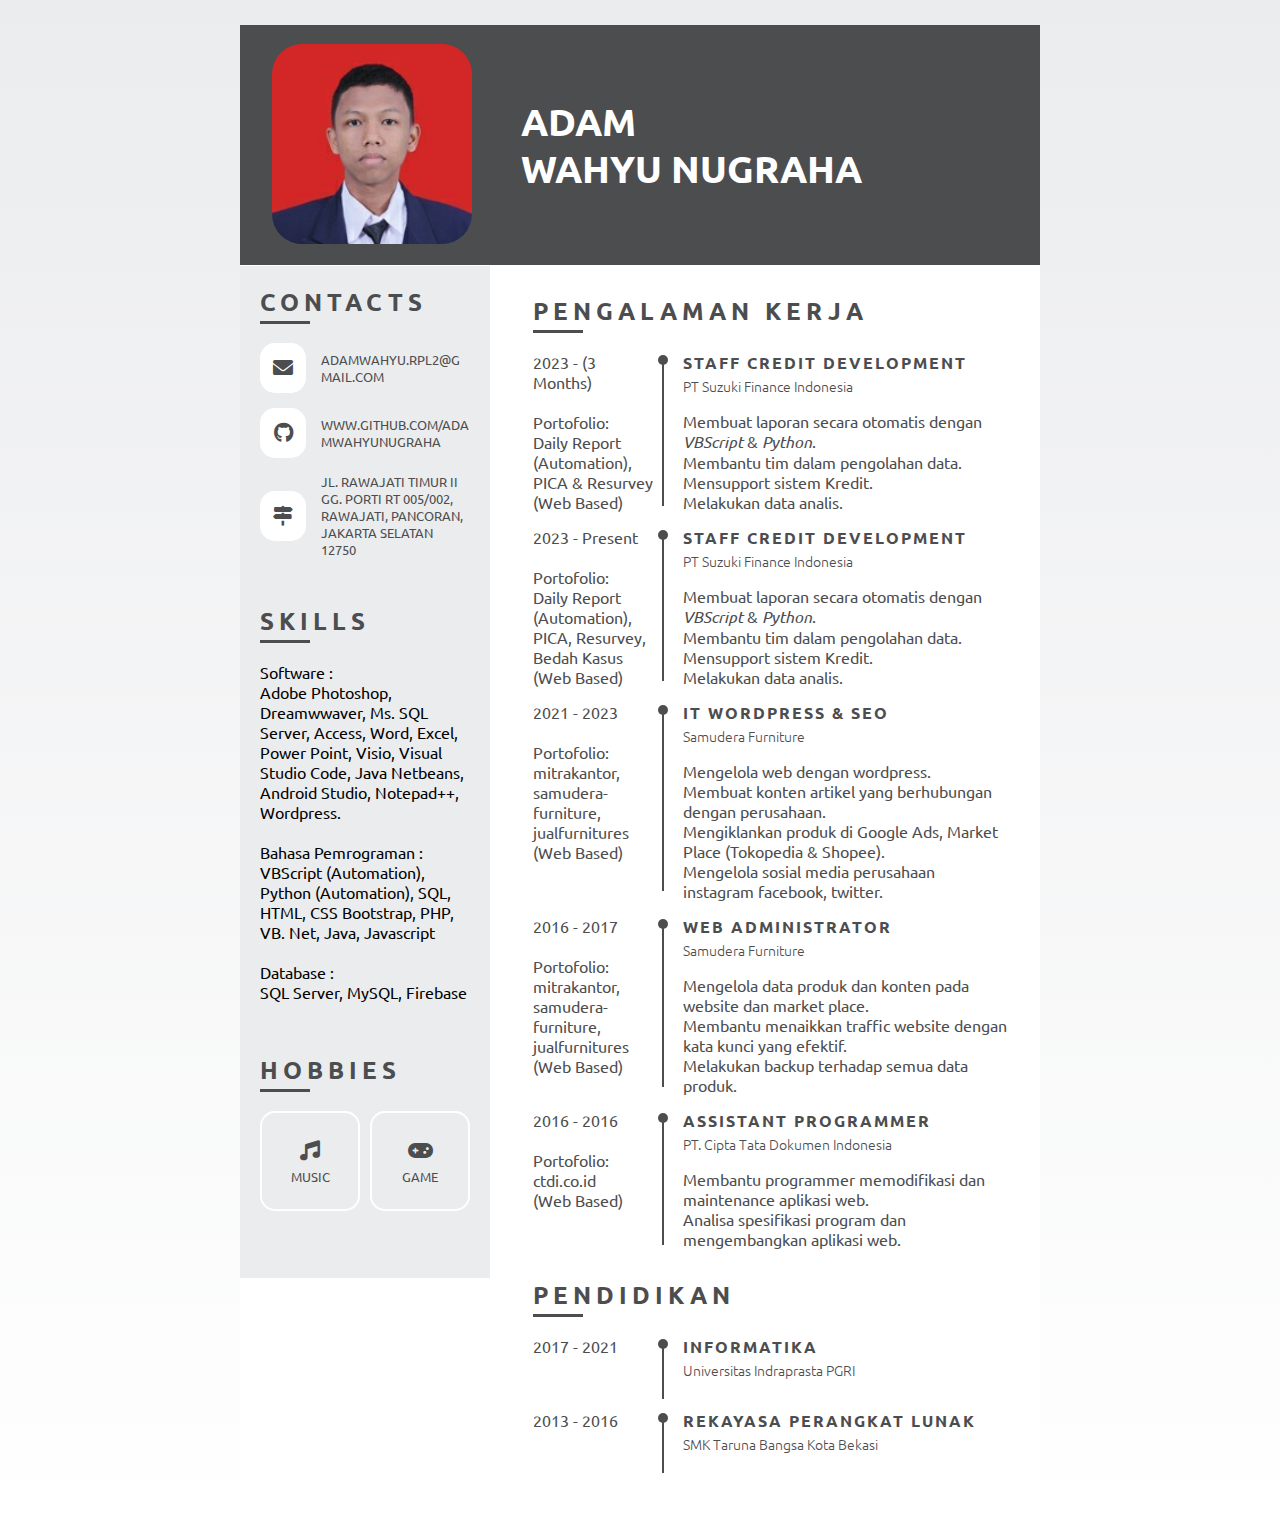
==== index.html @ 38a6a9dd "Update index.html" ====
<!DOCTYPE html>
<html lang="en">
<head>
	<meta charset="UTF-8">
	<title>Resume Online Adam Wahyu Nugraha</title>
	<link rel="stylesheet" href="styles.css">
	<link href="https://cdnjs.cloudflare.com/ajax/libs/font-awesome/6.0.0-beta3/css/all.min.css" rel="stylesheet">

</head>
<body>
	<div class="wrapper">
		<div class="resume">
			<div class="Photo">
				<div class="img_holder">
					<!-- rubah photo sesuai nama file , file harus di taruh dalam lokasi yang sama dengan index.html -->
					<img src="myphoto.jpeg" alt="picture">
				</div>
				<div class="left">
					<div class="contact_wrap pb">
						</br>
						<div class="title">
						Contacts
						</div>
						<div class="contact">
							<ul>
								<li>
									<a style="text-decoration:none;" href="mailto:adamwahyu.rpl2@gmail.com" target="_blank"><div class="li_wrap">
										<div class="icon">
											<!-- ganti icon cek di font awesome, di replace saja class icon di tag <i> nya -->
											<i class="fa-solid fa-envelope"></i>
											</div>
										<!-- ganti ke email Teman-teman -->
										<div class="text">adamwahyu.rpl2@gmail.com</div>
									</div></a>
								</li>
								<li>
									<a style="text-decoration:none;" href="https://github.com/adamwahyunugraha" target="_blank"><div class="li_wrap">
										<div class="icon">
											<!-- ganti icon cek di font awesome, di replace saja class icon di tag <i> nya -->
											<i class="fa-brands fa-github"></i>
											</div>
										<!-- ganti ke website  atau alamat Linkedin/social media Teman-teman -->
										<div class="text">www.github.com/adamwahyunugraha</div>
									</div></a>
								</li>
								<li>
									<div class="li_wrap">
										<div class="icon">
											<!-- ganti icon cek di font awesome, di replace saja class icon di tag <i> nya -->
											<i class="fas fa-map-signs" aria-hidden="true"></i></div>
										<!-- ganti ke alamat Teman-teman -->
										<div class="text">Jl. Rawajati Timur II Gg. Porti RT 005/002, Rawajati, Pancoran, Jakarta Selatan 12750</div>
									</div>
								</li>
							</ul>
						</div>
					</div>
					<div class="skills_wrap pb">
						</br>
						<div class="title">
							Skills
						</div>
						<p>Software :</p>
							<ol>
								<li>
									Adobe Photoshop, Dreamwwaver, Ms. SQL Server, Access, Word, Excel, Power Point, Visio, Visual Studio Code, Java Netbeans, Android Studio, Notepad++, Wordpress.
								</li>
							</ol><br>
								Bahasa Pemrograman :
							<ol>
								<li>VBScript (Automation), Python (Automation), SQL, HTML, CSS Bootstrap, PHP, VB. Net, Java, Javascript</li>
							</ol>
							</ol><br>
								Database :
							<ol>
								<li>SQL Server, MySQL, Firebase</li>
					</div>
					<div class="hobbies_wrap pb">
						</br></br>
						<div class="title">
							hobbies
						</div>
						<div class="hobbies">
							<ul>
								
								<li>
									<div class="li_wrap">
										<div class="icon">
											<!-- ganti icon cek di font awesome, di replace saja class icon di tag <i> nya -->
											<i class="fas fa-music"></i></div>
											<!-- ganti ke Hobi Teman-teman -->
										<div class="text">Music</div>
									</div>
								</li>
								<li>
									<div class="li_wrap">
										<div class="icon">
											<!-- ganti icon cek di font awesome, di replace saja class icon di tag <i> nya -->
											<i class="fas fa-gamepad"></i></div>
											<!-- ganti ke Hobi Teman-teman -->
										<div class="text">Game</div>
									</div>
								</li>
								
							</ul>
						</div>
						</br></br>
					</div>

				</div>
				
			</div>
			<div class="right">
				<div class="header">
					<div class="name_role">
						<!-- ganti ke nama Teman-teman -->
						<div class="name">
							Adam<br> Wahyu Nugraha
						</div>
						<!-- ganti ke profesi Teman-teman, boleh fresh Graduate -->
						<!-- <div class="role">
							FullStack Developer
						</div>-->
					</div>
				</div>
				<div class="right_inner">
					<div class="exp">
						<div class="title">
							Pengalaman Kerja
						</div>

						<div class="exp_wrap">
							<!-- bagian ini sesuai kan dengan pengalaman kerja teman-teman , magang juga termasuk loh  -->
							<ul>
								<li>
									<div class="li_wrap">
										<div class="date">
											2023 - (3 Months)</br></br>
											<div>Portofolio: </br>Daily Report (Automation),</br> PICA & Resurvey (Web Based)</div>
										</div>
										<div class="info">
											<p class="info_title">
												Staff Credit Development
											</p>
											<p class="info_com">
												PT Suzuki Finance Indonesia
											</p>
											<p class="info_cont">
												Membuat laporan secara otomatis dengan <i>VBScript</i> & <i>Python</i>.</br>
												Membantu tim dalam pengolahan data.</br>
												Mensupport sistem Kredit.</br>
												Melakukan data analis.</br>																								
											</p>
										</div>
									</div>
								</li>
								<li>
									<div class="li_wrap">
										<div class="date">
											2023 - Present</br></br>
											<div>Portofolio: </br>Daily Report (Automation),</br> PICA, Resurvey, Bedah Kasus (Web Based)</div>
										</div>
										<div class="info">
											<p class="info_title">
												Staff Credit Development
											</p>
											<p class="info_com">
												PT Suzuki Finance Indonesia
											</p>
											<p class="info_cont">
												Membuat laporan secara otomatis dengan <i>VBScript</i> & <i>Python</i>.</br>
												Membantu tim dalam pengolahan data.</br>
												Mensupport sistem Kredit.</br>
												Melakukan data analis.</br>																								
											</p>
										</div>
									</div>
								</li>
							<li>
									<div class="li_wrap">
										<div class="date">
											2021 - 2023</br></br>
											<div>Portofolio: </br>mitrakantor, </br>samudera-furniture, </br>jualfurnitures </br>(Web Based)</div>
										</div>
										<div class="info">
											<p class="info_title">
												IT Wordpress & SEO
											</p>
											<p class="info_com">
												Samudera Furniture
											</p>
											<p class="info_cont">
												Mengelola web dengan wordpress.</br>
												Membuat konten artikel yang berhubungan dengan perusahaan.</br>
												Mengiklankan produk di Google Ads, Market Place (Tokopedia & Shopee).</br>
												Mengelola sosial media perusahaan instagram facebook, twitter.												
											</p>
										</div>
									</div>
								</li>
								<li>
									<div class="li_wrap">
										<div class="date">
											2016 - 2017</br></br>
											<div>Portofolio: </br>mitrakantor, </br>samudera-furniture, </br>jualfurnitures </br>(Web Based)</div>
										</div>
										<div class="info">
											<p class="info_title">												
												Web Administrator
											</p>
											<p class="info_com">
												Samudera Furniture
												
											</p>
											<p class="info_cont">
												Mengelola data produk dan konten pada website dan market place.<br>
Membantu menaikkan traffic website dengan kata kunci  yang efektif.<br>
Melakukan backup terhadap semua data produk.
											</p>
										</div>
									</div>
								</li>
								<li>
									<div class="li_wrap">
										<div class="date">
											2016 - 2016</br></br>
											<div>Portofolio: </br>ctdi.co.id</br>(Web Based)</div>
										</div>
										<div class="info">
											<p class="info_title">
												Assistant Programmer
											</p>
											<p class="info_com">												
												PT. Cipta Tata Dokumen Indonesia
											</p>
											<p class="info_cont">
												Membantu programmer memodifikasi dan maintenance aplikasi web.</br>
Analisa spesifikasi program dan mengembangkan aplikasi web.</p>
										</div>
									</div>
								</li>
								
							</ul>
						</div>
					</div>
					<div class="education">
				<!-- bagian ini sesuai kan dengan pendidikan/program pelatihan  teman-teman , misal  sertifikasi Niomic dari Niomic  -->
						<div class="title">
							Pendidikan
						</div>
						<div class="education_wrap">
							<ul>
								<li>
									<div class="li_wrap">
										<div class="date">
											2017 - 2021
										</div>
										<div class="info">
											<p class="info_title">
												Informatika
											</p>
											<p class="info_com">
												Universitas Indraprasta PGRI
											</p>
											<p class="info_cont">
												
											</p>
										</div>
									</div>
								</li>
								<li>
									<div class="li_wrap">
										<div class="date">
											2013 - 2016
										</div>
										<div class="info">
											<p class="info_title">
												Rekayasa Perangkat Lunak
											</p>
											<p class="info_com">
												SMK Taruna Bangsa Kota Bekasi
											</p>
											<p class="info_cont">
											</p>
										</div>
									</div>
								</li>
								
							</ul>
						</div>
					</div>
				</div>
			</div>
		</div>
	</div>
</body>
</html>
---- styles.css ----
@import url('https://fonts.googleapis.com/css2?family=Ubuntu:wght@300;400;700&display=swap');

*{
	margin: 0;
	padding: 0;
	list-style: none;
	box-sizing: border-box;
	font-family: 'Ubuntu', sans-serif;
}

body{
	background: linear-gradient(to bottom , #ebecee, #fff);
}

.resume{
	width: 800px;
	background: #fff;
	margin: 25px auto;
	display: flex;
}

.left{
	background: #ebecee;
	width: 250px;
	padding: 0 20px;
	
}



.right{
	width: calc(100% - 250px);
}

.Photo .img_holder{
	text-align: center;
	padding: 19px 0;
}

.Photo .img_holder img{
	width: 200px;
	border-radius: 30px;
}

.pb{
	padding-bottom: 12px;
}

.title{
	font-size: 24px;
	font-weight: 700;
	text-transform: uppercase;
	letter-spacing: 5px;
	padding-bottom: 10px;
	/* ganti warna font judul section */
	color: #4c4d4f;
	position: relative;
	text-align: left;
	margin-bottom: 15px;
}

.title:before{
	content: "";
	position: absolute;
	top: 35px;
	width: 50px;
	height: 3px;
	/* ganti warna garis bawah title */
	background: #4c4d4f;
}

.left .icon{
	font-size: 20px;
	/* ganti warna Icon Skill dan contact */
	color: #4c4d4f;
}

.left .text{
	/* ganti warna tex Skill dan contact */
	color: #4c4d4f;
	text-transform: uppercase;
	font-size: 13px;
}

.contact .li_wrap{
	display: flex;
	align-items: center;
	width: 100%;
	margin-bottom: 15px;
}

.contact .li_wrap .icon{
	width: 50px;
	height: 50px;
	background: #fff;
	border-radius: 15px;
	display: flex;
	align-items: center;
	justify-content: center;
	margin-right: 15px;
}

.contact .li_wrap .text{
	width: calc(100% - 50px);
	word-break: break-word;
}

.skills ul,
.hobbies ul{
	display: flex;
	flex-wrap: wrap;
	justify-content: space-between;
}

.skills .li_wrap,
.hobbies .li_wrap{
	width: 100px;
	height: 100px;
	margin-bottom: 15px;
	border-radius: 15px;
	display: flex;
	flex-direction: column;
	align-items: center;
	justify-content: center;
}

.skills .li_wrap{
	/* ganti warna kotak background skill */
	background: #fff;
}

.skills .li_wrap .text,
.hobbies .li_wrap .text{
	margin-top: 5px;
}

.hobbies .li_wrap{
	/* ganti warna garis kotak Hobbies */
	border: 2px solid #fff;
}

.hobbies .li_wrap .icon,
.hobbies .li_wrap .text{
	/* ganti warna text Hobbies */
	color: #4c4d4f;
}

.hobbies .li_wrap:hover{
	/* ganti warna ke 2 kotak Hobbies */
	background: #fff;
}

.hobbies .li_wrap:hover .icon,
.hobbies .li_wrap:hover .text{
	color: #4c4d4f;
}

.header{
	/* ganti warna background header */
	background: #4c4d4f;
	padding: 15px 30px;
	/* ganti Font background header */
	color: #fff;
	height: 240px;
	position: relative;
}

.Photo{
	/* ganti background warna di box photo */
	background: #4c4d4f;
	width: 270px;
	height: 240px;
}
.header .name{
	font-size: 38px;
	text-transform: uppercase;
	font-weight: 700;
	/* ganti Font Nama di header */
	color: white;
}

.header .role{
	font-weight: 300;
	font-size: 20px;
}

.header .about{
	margin-top: 20px;
	line-height: 26px;
}
.name_role {
    position: absolute;
    top: 50%;
    left: 35%;
    transform: translate(-50%, -50%);
}

.right_inner{
	padding: 30px;
	/* ganti warna font detail pekerjaan dan pendidikan */
	color: #4c4d4f;
}

.right_inner .education{
	margin-top: 30px;
}

.right_inner .li_wrap{
	display: flex;
	margin-bottom: 15px;
}

.right_inner .li_wrap .date {
    width: 125px;
	/* ganti warna font tahun pekerjaan */
    color: #4c4d4f;
}

.right_inner .li_wrap .info{
	width: calc(100%  - 125px);
	padding-left: 25px;
	position: relative;
}

.right_inner .li_wrap .info_title{
	text-transform: uppercase;
	font-weight: 700;
	letter-spacing: 2px;
	/* ganti warna font title perkerjaan */
	color: #4c4d4f;
}

.right_inner .li_wrap .info_com{
	font-weight: 300;
	font-size: 14px;
	margin-top: 3px;
}

.right_inner .li_wrap .info_cont{
	margin-top: 15px;
}

.right_inner .li_wrap .info:before{
	content: "";
	position: absolute;
	top: 3px;
	left: 0;
	width: 10px;
	height: 10px;
	background: #4c4d4f;
	border-radius: 50%;
}

.right_inner .li_wrap .info:after{
	content: "";
	position: absolute;
	top: 10px;
	left: 4px;
	width: 2px;
	height: 90%;
	background: #4c4d4f;
}
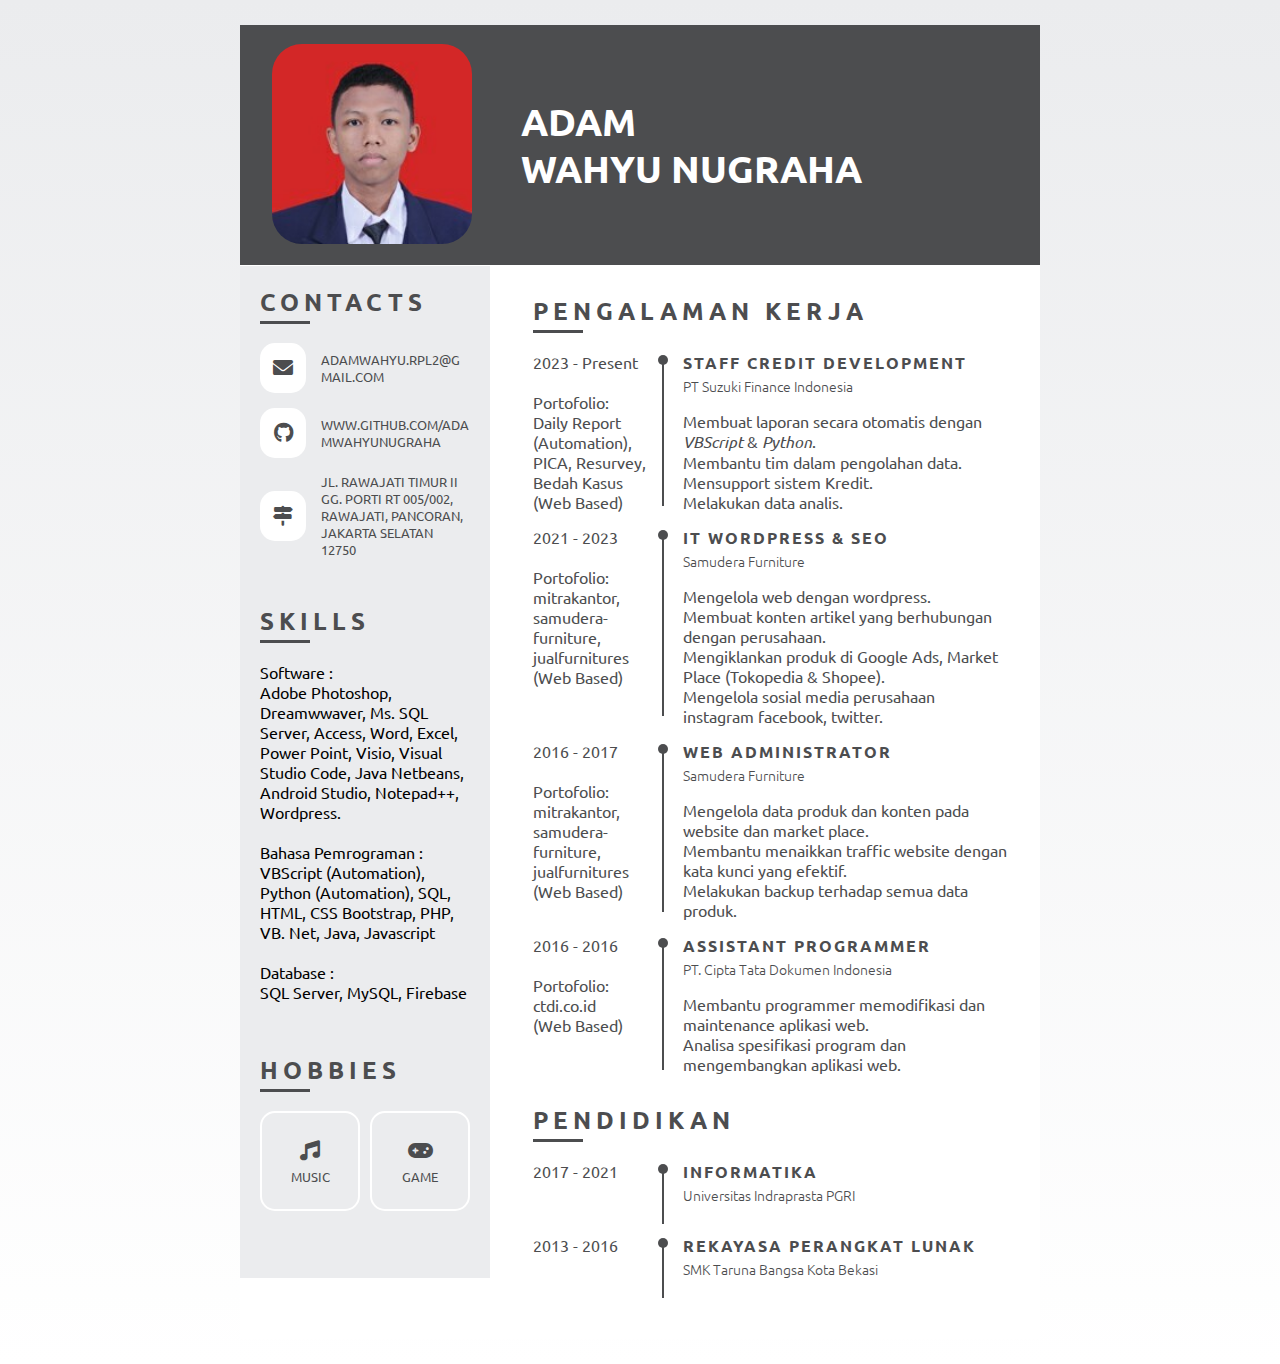
==== commit 6312fc1e: "Update index.html" ====
--- a/index.html
+++ b/index.html
@@ -132,28 +132,7 @@
 						<div class="exp_wrap">
 							<!-- bagian ini sesuai kan dengan pengalaman kerja teman-teman , magang juga termasuk loh  -->
 							<ul>
-								<li>
-									<div class="li_wrap">
-										<div class="date">
-											2023 - (3 Months)</br></br>
-											<div>Portofolio: </br>Daily Report (Automation),</br> PICA & Resurvey (Web Based)</div>
-										</div>
-										<div class="info">
-											<p class="info_title">
-												Staff Credit Development
-											</p>
-											<p class="info_com">
-												PT Suzuki Finance Indonesia
-											</p>
-											<p class="info_cont">
-												Membuat laporan secara otomatis dengan <i>VBScript</i> & <i>Python</i>.</br>
-												Membantu tim dalam pengolahan data.</br>
-												Mensupport sistem Kredit.</br>
-												Melakukan data analis.</br>																								
-											</p>
-										</div>
-									</div>
-								</li>
+								
 								<li>
 									<div class="li_wrap">
 										<div class="date">
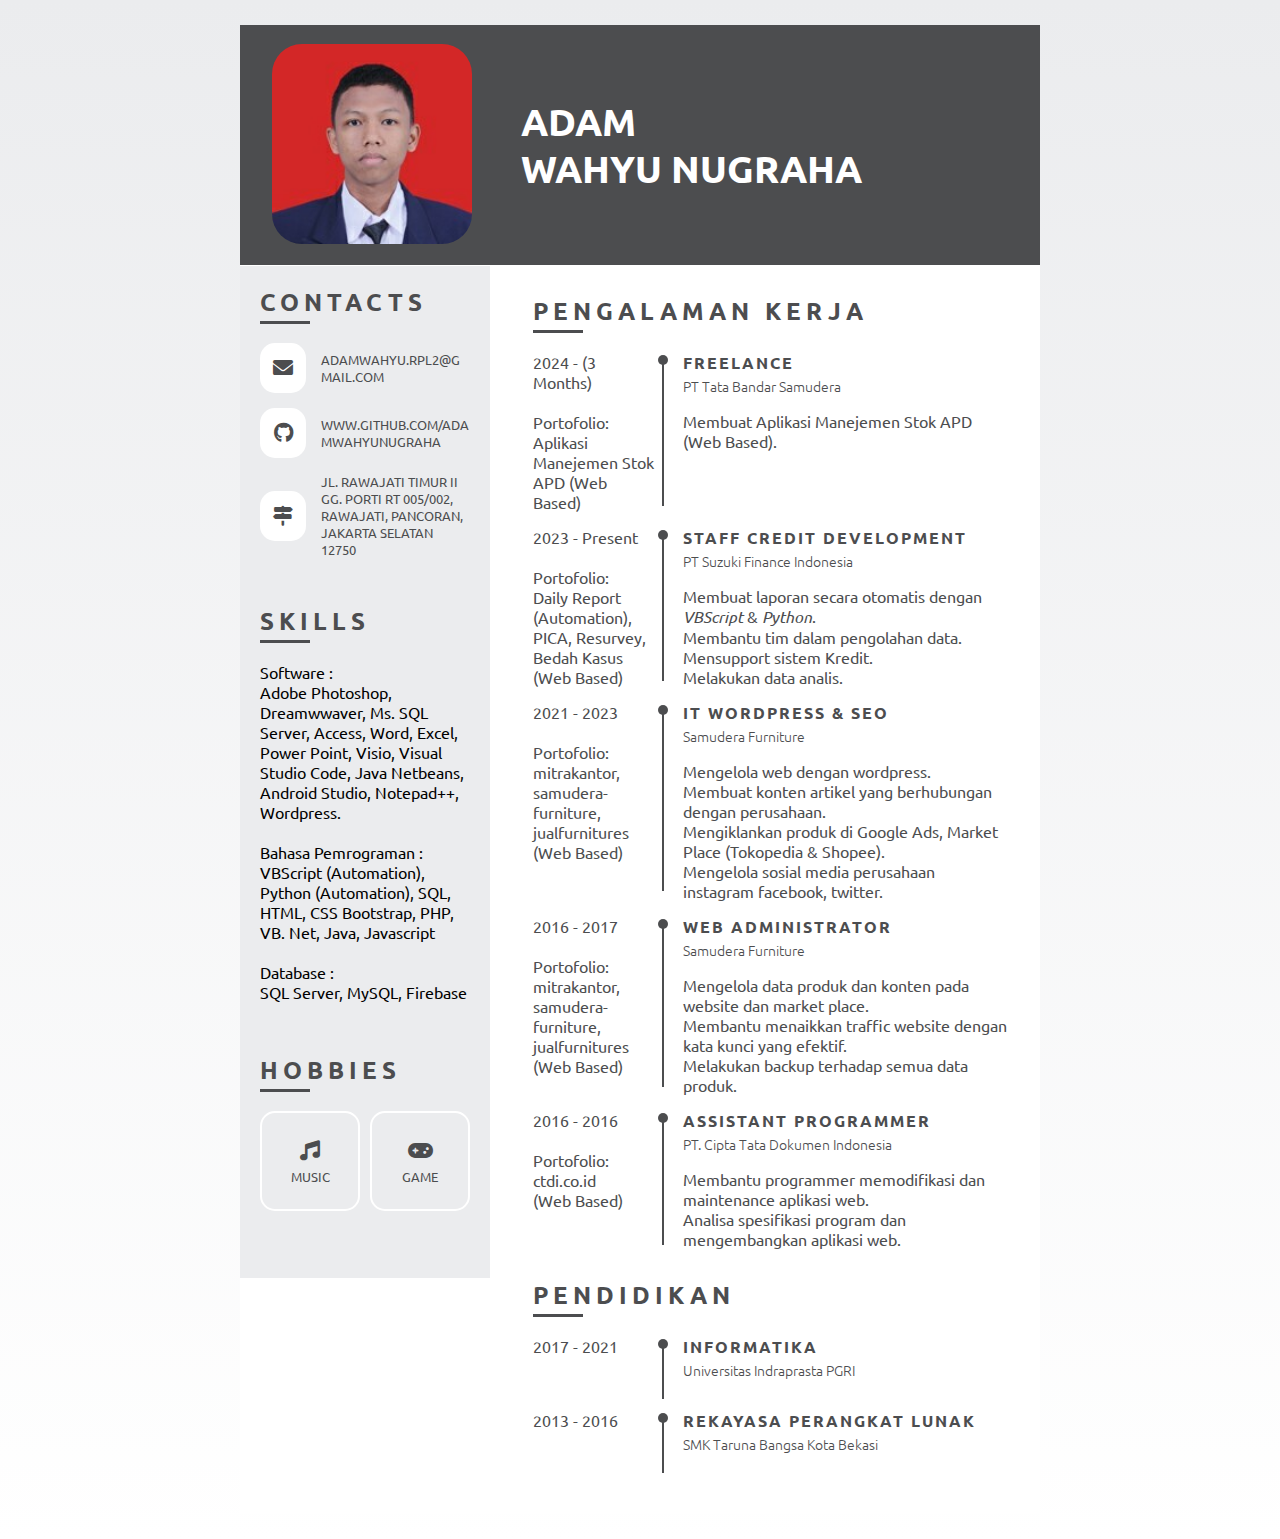
==== commit 4fcd085d: "Update index.html" ====
--- a/index.html
+++ b/index.html
@@ -132,7 +132,25 @@
 						<div class="exp_wrap">
 							<!-- bagian ini sesuai kan dengan pengalaman kerja teman-teman , magang juga termasuk loh  -->
 							<ul>
-								
+								<li>
+									<div class="li_wrap">
+										<div class="date">
+											2024 - (3 Months)</br></br>
+											<div>Portofolio: </br>Aplikasi Manejemen Stok APD (Web Based)</div>
+										</div>
+										<div class="info">
+											<p class="info_title">
+												Freelance
+											</p>
+											<p class="info_com">
+												PT Tata Bandar Samudera
+											</p>
+											<p class="info_cont">
+												Membuat Aplikasi Manejemen Stok APD (Web Based).</br>																				
+											</p>
+										</div>
+									</div>
+								</li>
 								<li>
 									<div class="li_wrap">
 										<div class="date">
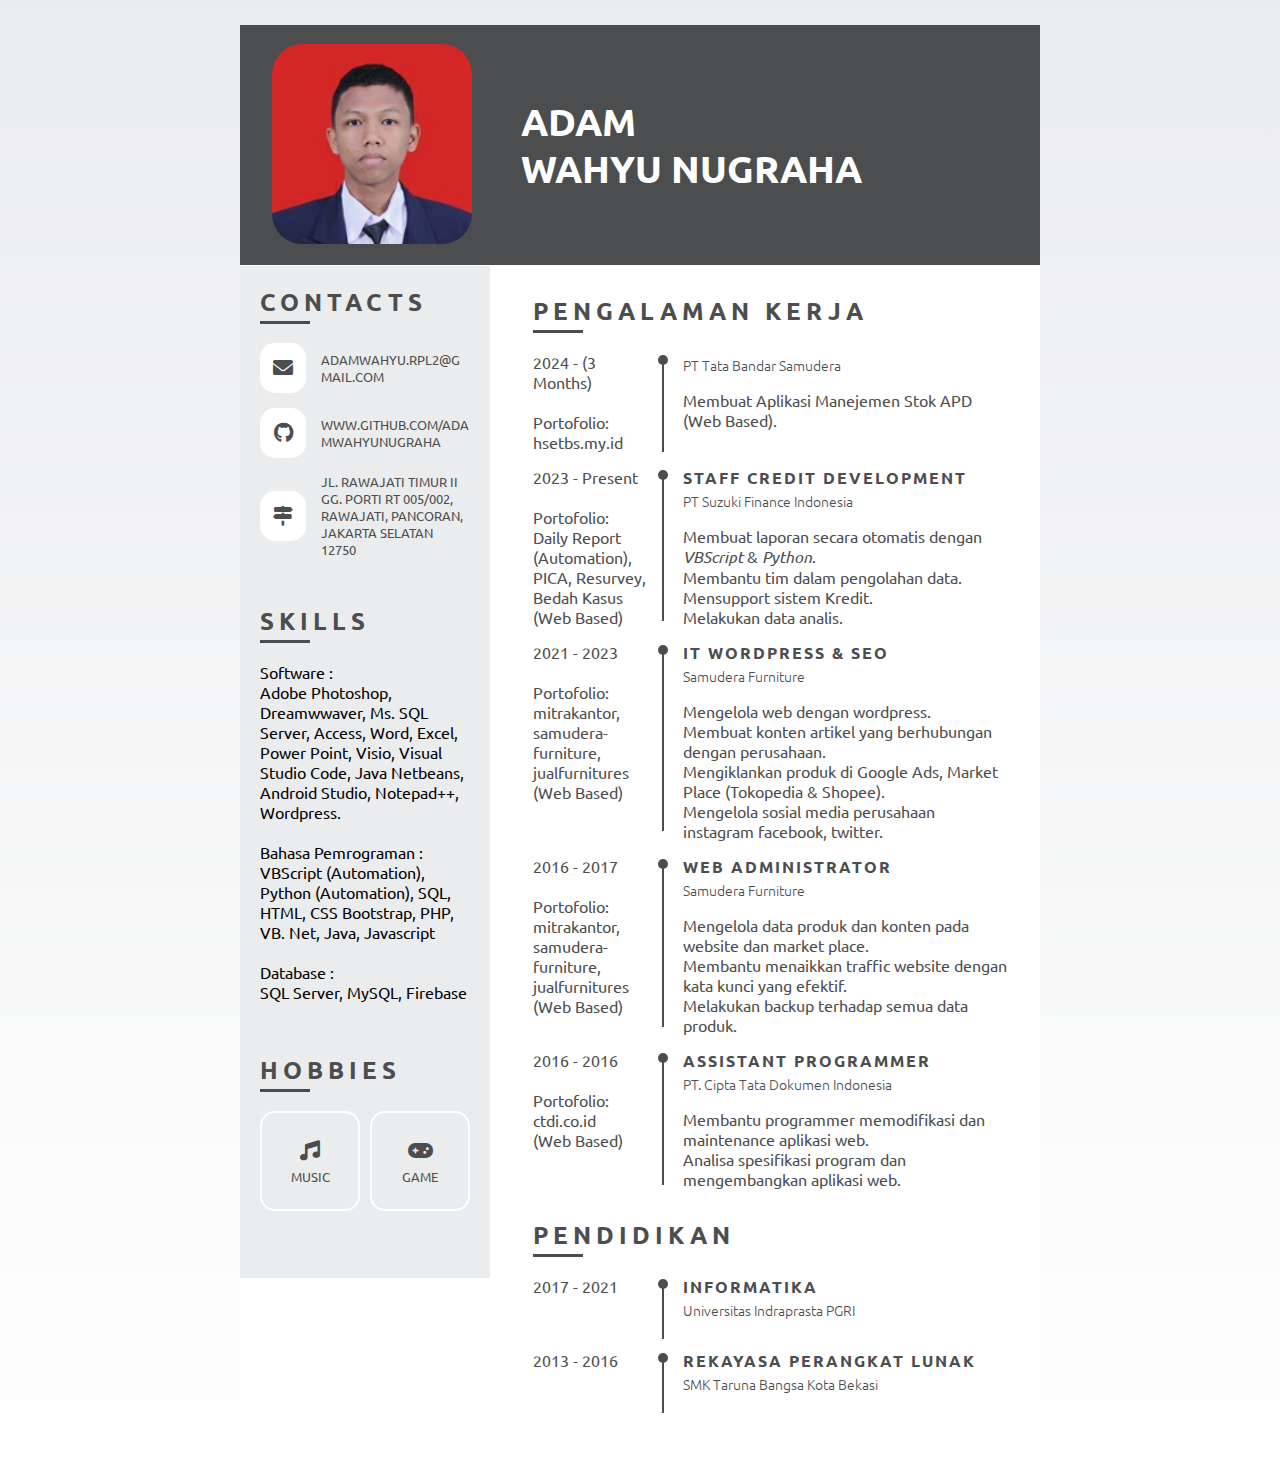
==== commit 55db7417: "Update index.html" ====
--- a/index.html
+++ b/index.html
@@ -136,11 +136,11 @@
 									<div class="li_wrap">
 										<div class="date">
 											2024 - (3 Months)</br></br>
-											<div>Portofolio: </br>Aplikasi Manejemen Stok APD (Web Based)</div>
-										</div>
-										<div class="info">
-											<p class="info_title">
-												Freelance
+											<div>Portofolio: </br>hsetbs.my.id</div>
+										</div>
+										<div class="info">
+											<p class="info_title">
+												
 											</p>
 											<p class="info_com">
 												PT Tata Bandar Samudera
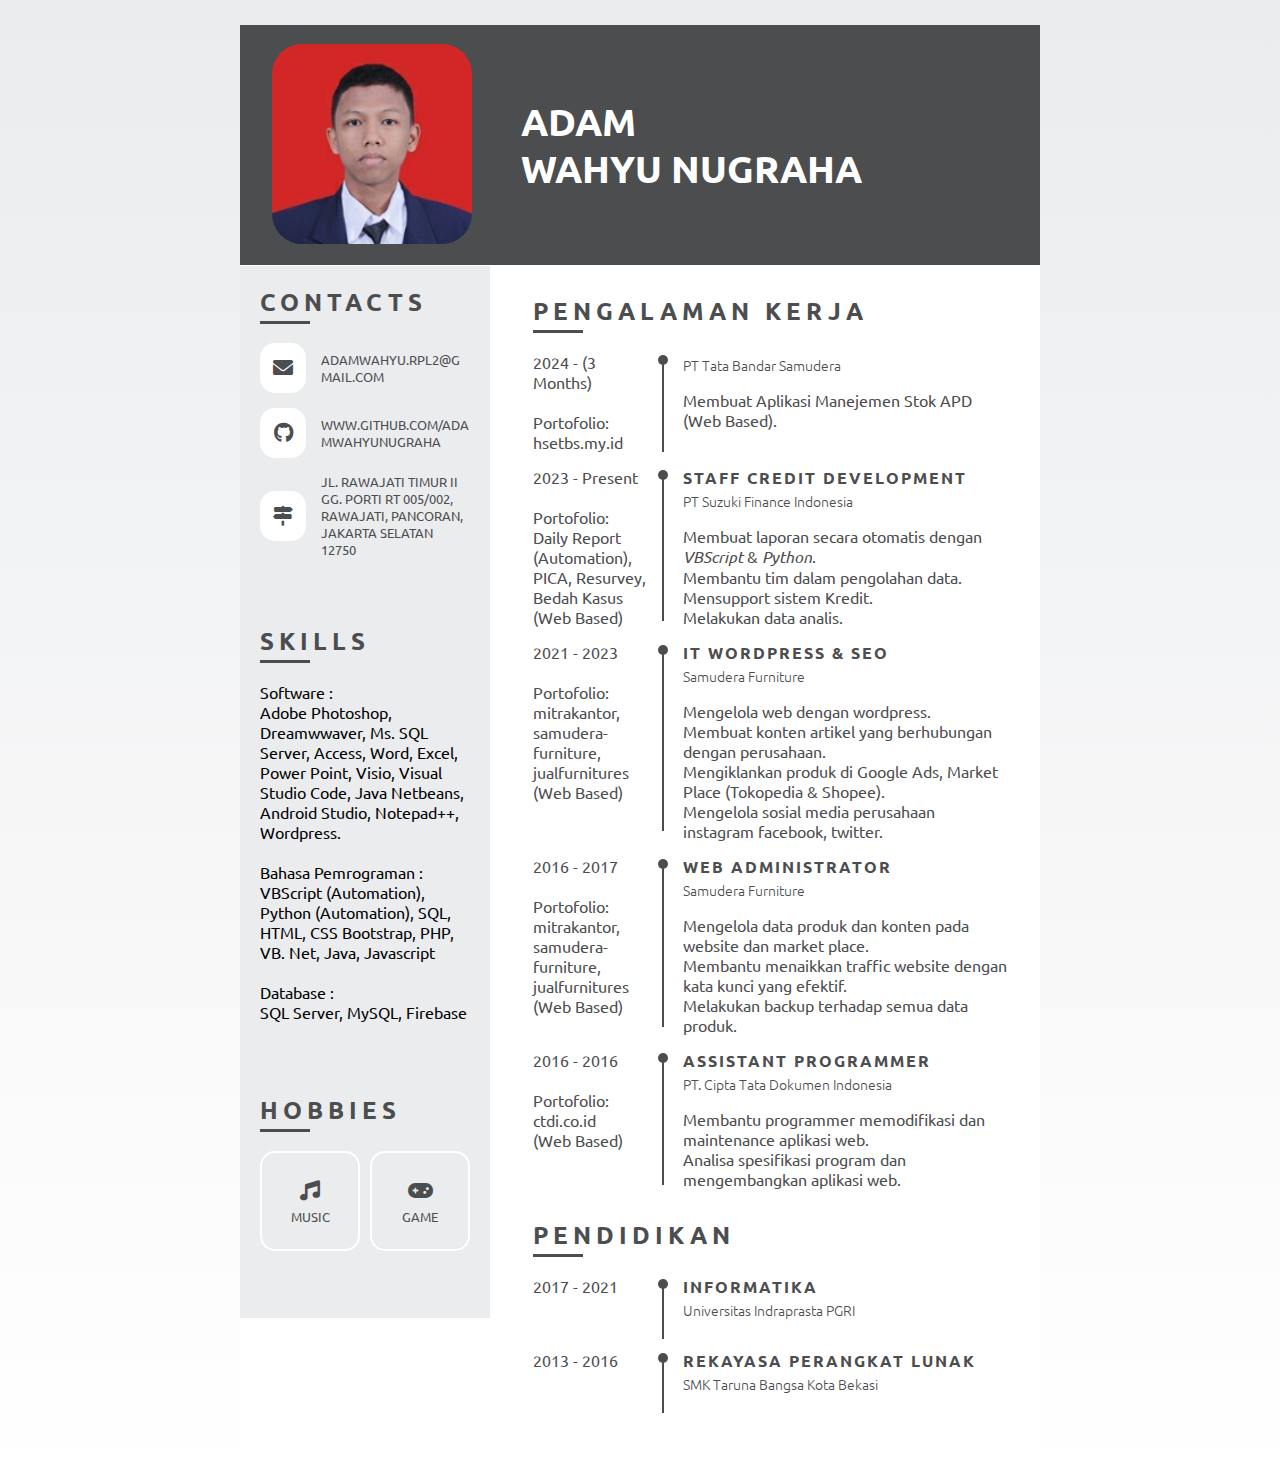
==== commit 67928cdd: "Update index.html" ====
--- a/index.html
+++ b/index.html
@@ -56,7 +56,7 @@
 						</div>
 					</div>
 					<div class="skills_wrap pb">
-						</br>
+						</br></br>
 						<div class="title">
 							Skills
 						</div>
@@ -76,7 +76,7 @@
 								<li>SQL Server, MySQL, Firebase</li>
 					</div>
 					<div class="hobbies_wrap pb">
-						</br></br>
+						</br></br></br>
 						<div class="title">
 							hobbies
 						</div>
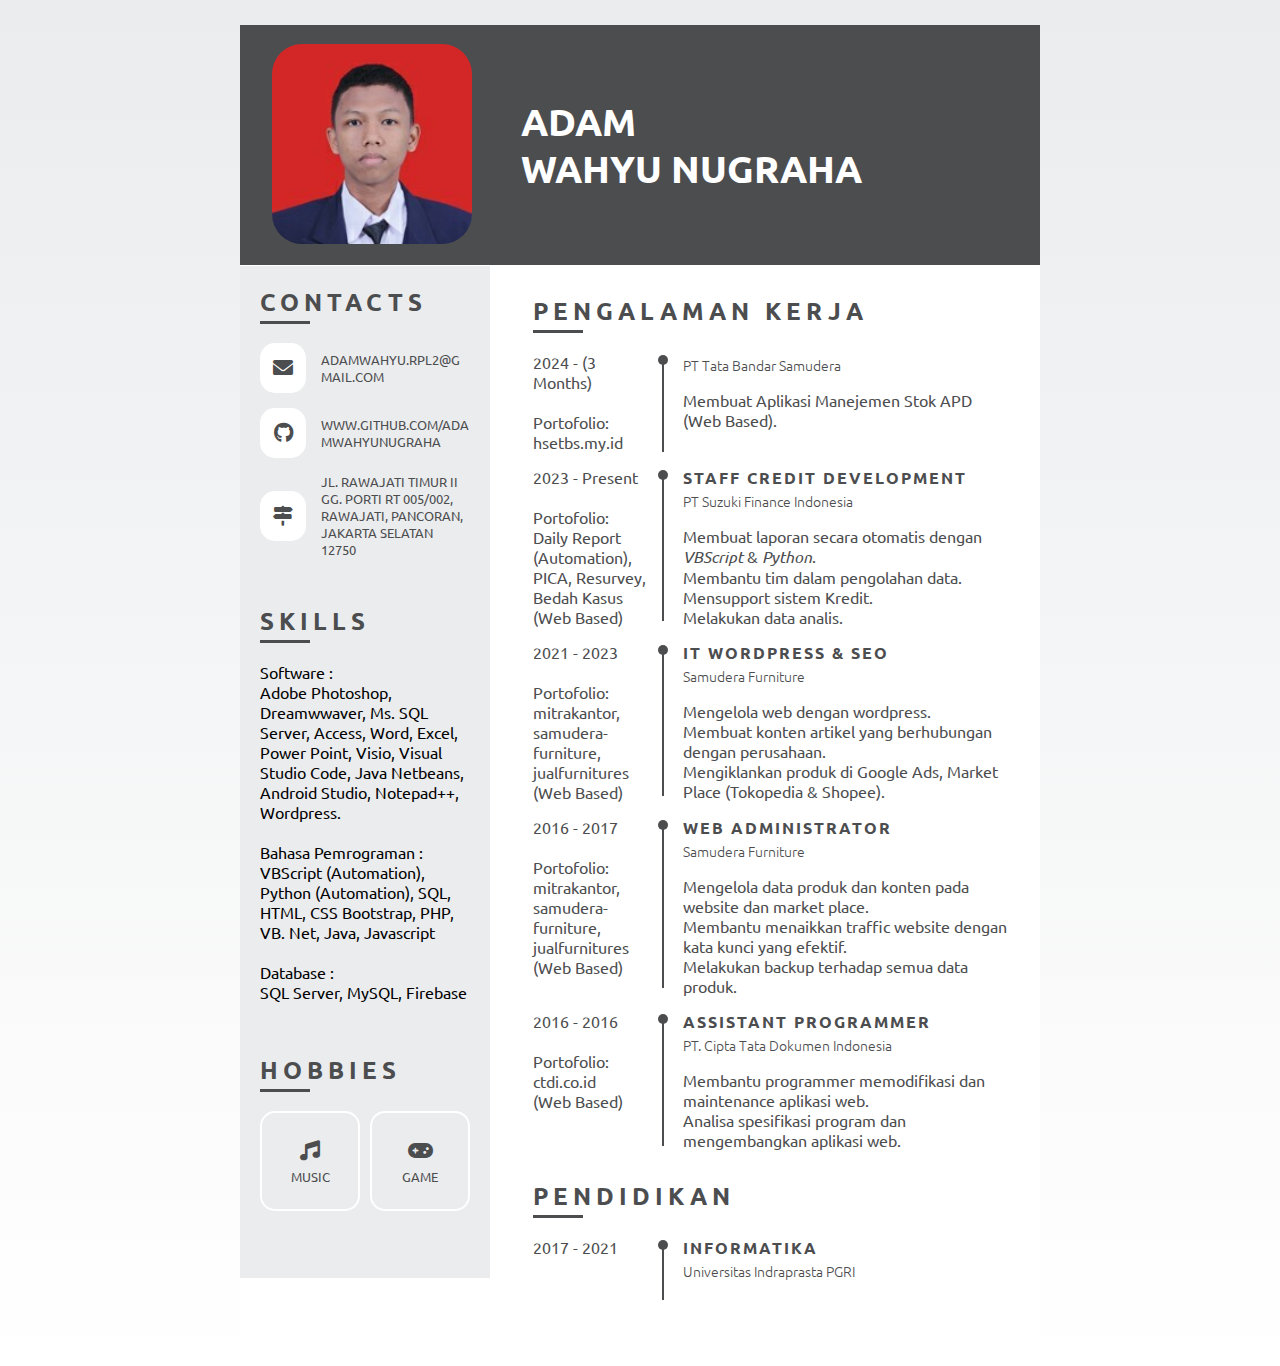
==== commit dfdf4812: "Update index.html" ====
--- a/index.html
+++ b/index.html
@@ -56,7 +56,7 @@
 						</div>
 					</div>
 					<div class="skills_wrap pb">
-						</br></br>
+						</br>
 						<div class="title">
 							Skills
 						</div>
@@ -76,7 +76,7 @@
 								<li>SQL Server, MySQL, Firebase</li>
 					</div>
 					<div class="hobbies_wrap pb">
-						</br></br></br>
+						</br></br>
 						<div class="title">
 							hobbies
 						</div>
@@ -189,8 +189,7 @@
 											<p class="info_cont">
 												Mengelola web dengan wordpress.</br>
 												Membuat konten artikel yang berhubungan dengan perusahaan.</br>
-												Mengiklankan produk di Google Ads, Market Place (Tokopedia & Shopee).</br>
-												Mengelola sosial media perusahaan instagram facebook, twitter.												
+												Mengiklankan produk di Google Ads, Market Place (Tokopedia & Shopee).</br>																						
 											</p>
 										</div>
 									</div>
@@ -265,23 +264,7 @@
 										</div>
 									</div>
 								</li>
-								<li>
-									<div class="li_wrap">
-										<div class="date">
-											2013 - 2016
-										</div>
-										<div class="info">
-											<p class="info_title">
-												Rekayasa Perangkat Lunak
-											</p>
-											<p class="info_com">
-												SMK Taruna Bangsa Kota Bekasi
-											</p>
-											<p class="info_cont">
-											</p>
-										</div>
-									</div>
-								</li>
+								
 								
 							</ul>
 						</div>
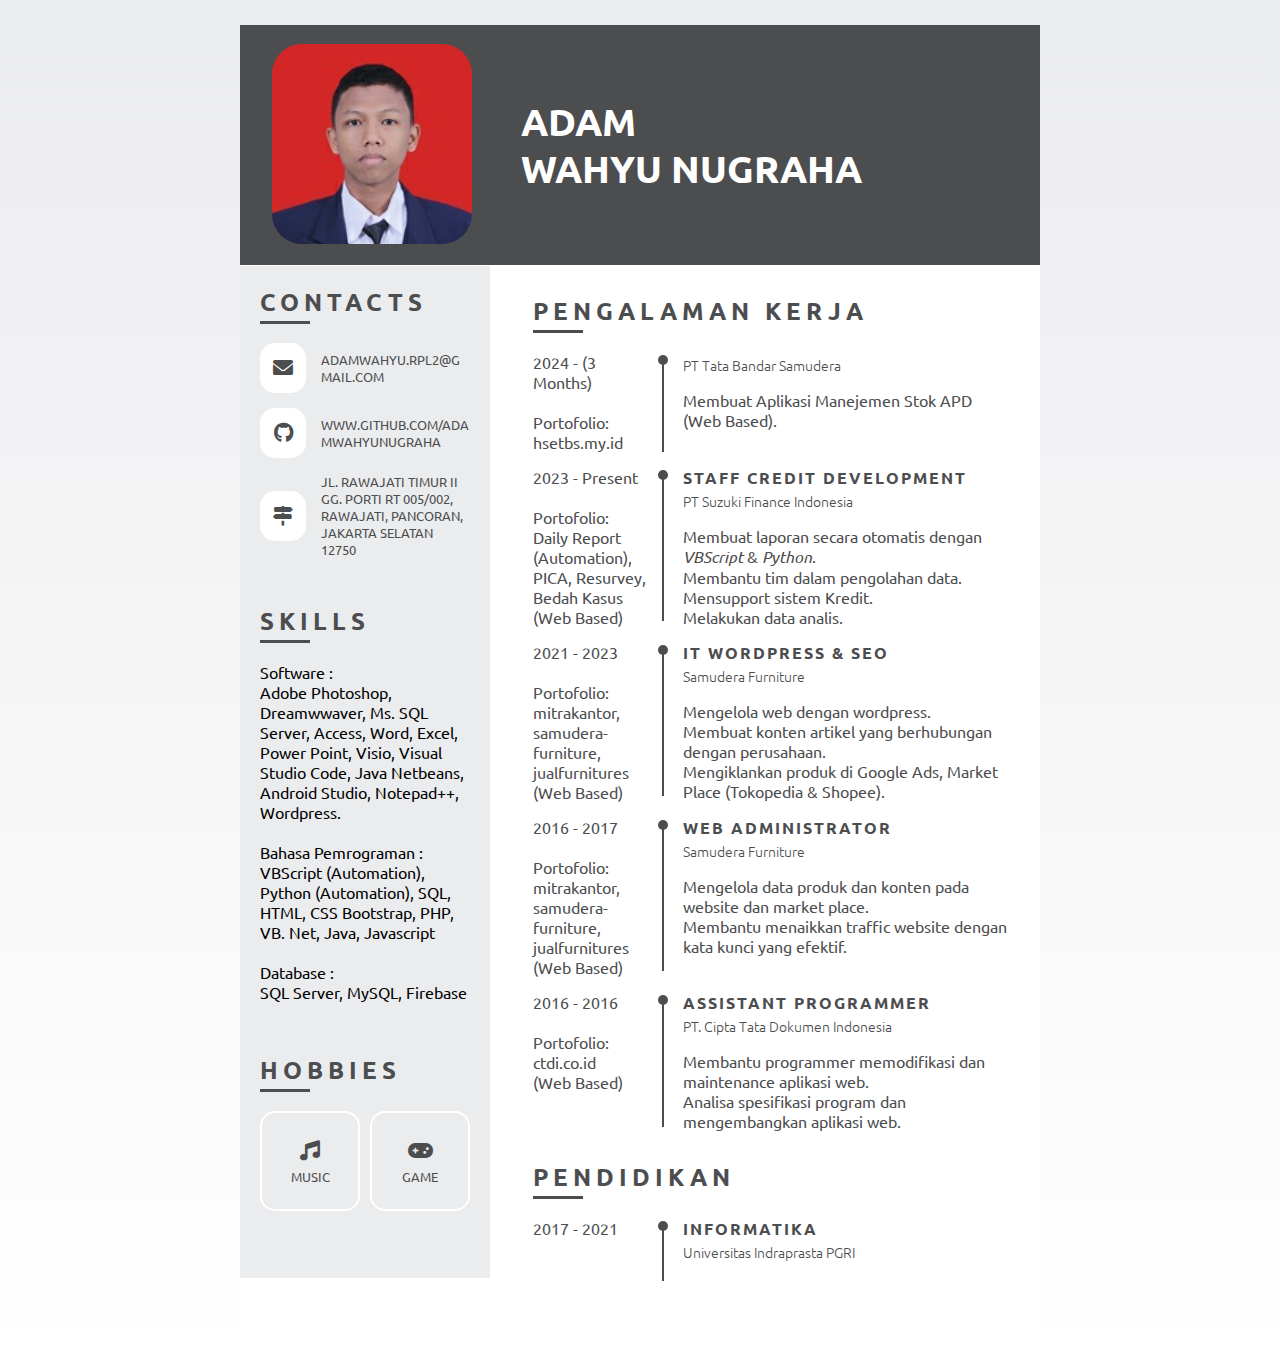
==== commit 6ac115be: "Update index.html" ====
--- a/index.html
+++ b/index.html
@@ -210,8 +210,7 @@
 											</p>
 											<p class="info_cont">
 												Mengelola data produk dan konten pada website dan market place.<br>
-Membantu menaikkan traffic website dengan kata kunci  yang efektif.<br>
-Melakukan backup terhadap semua data produk.
+Membantu menaikkan traffic website dengan kata kunci  yang efektif.
 											</p>
 										</div>
 									</div>
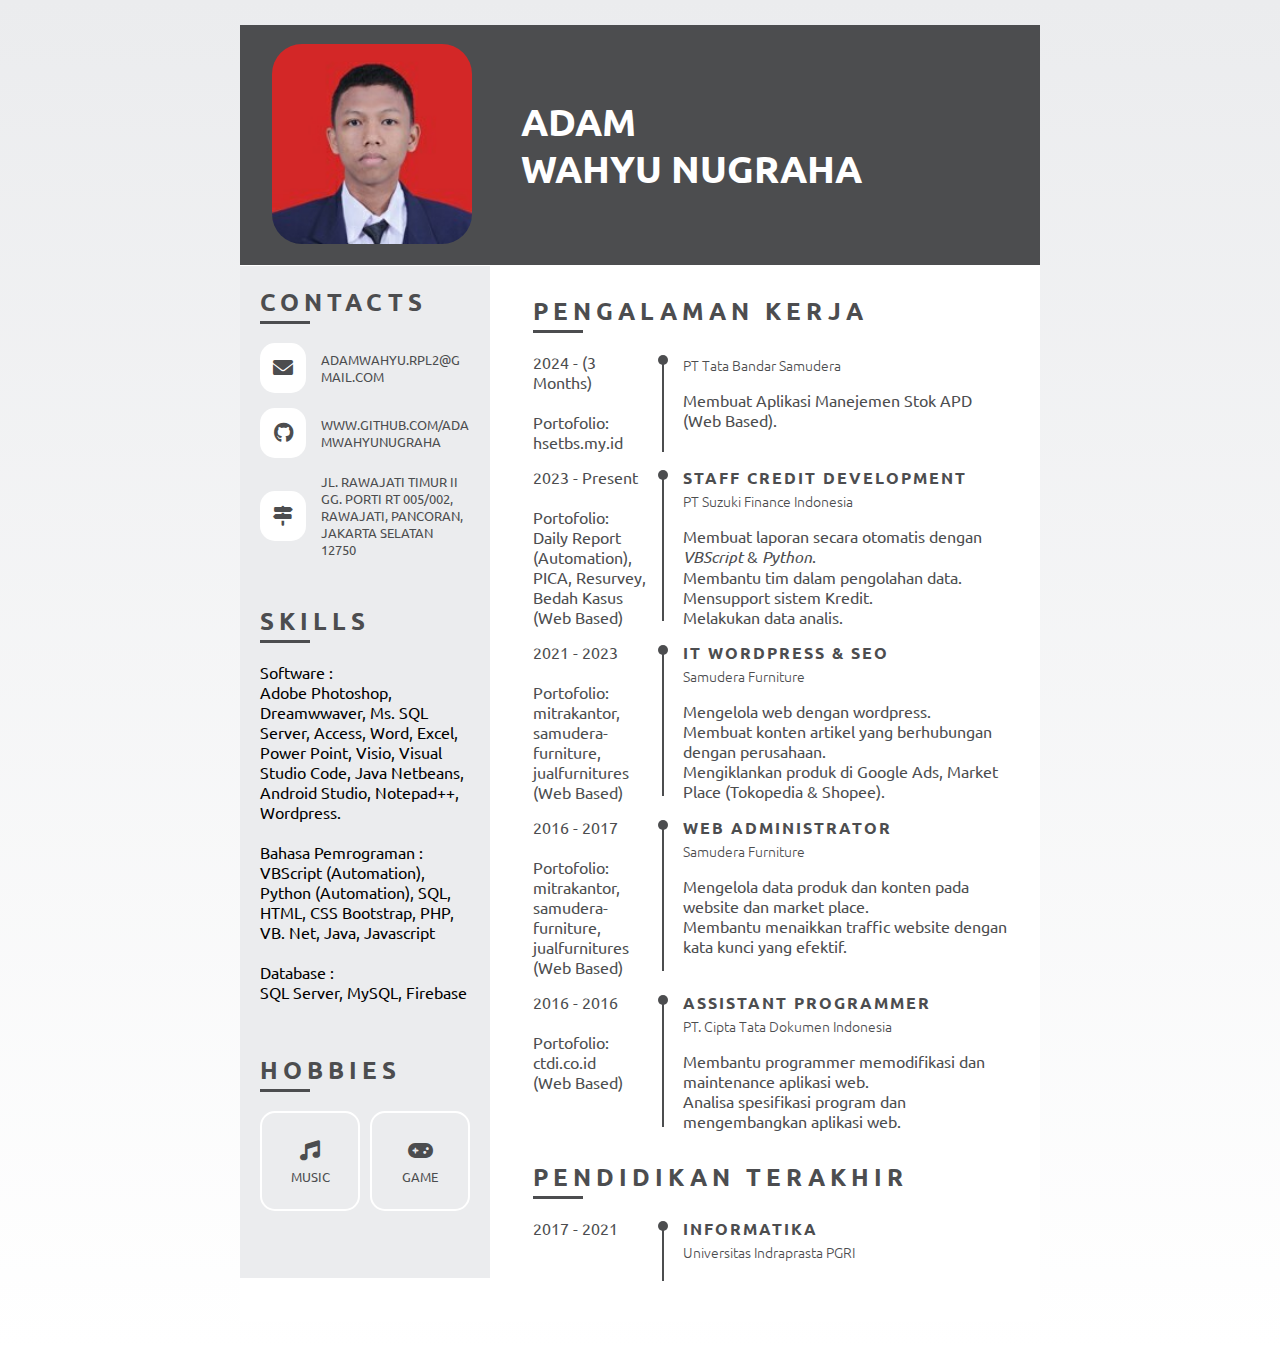
==== commit 546d3073: "Update index.html" ====
--- a/index.html
+++ b/index.html
@@ -241,7 +241,7 @@
 					<div class="education">
 				<!-- bagian ini sesuai kan dengan pendidikan/program pelatihan  teman-teman , misal  sertifikasi Niomic dari Niomic  -->
 						<div class="title">
-							Pendidikan
+							Pendidikan Terakhir
 						</div>
 						<div class="education_wrap">
 							<ul>
